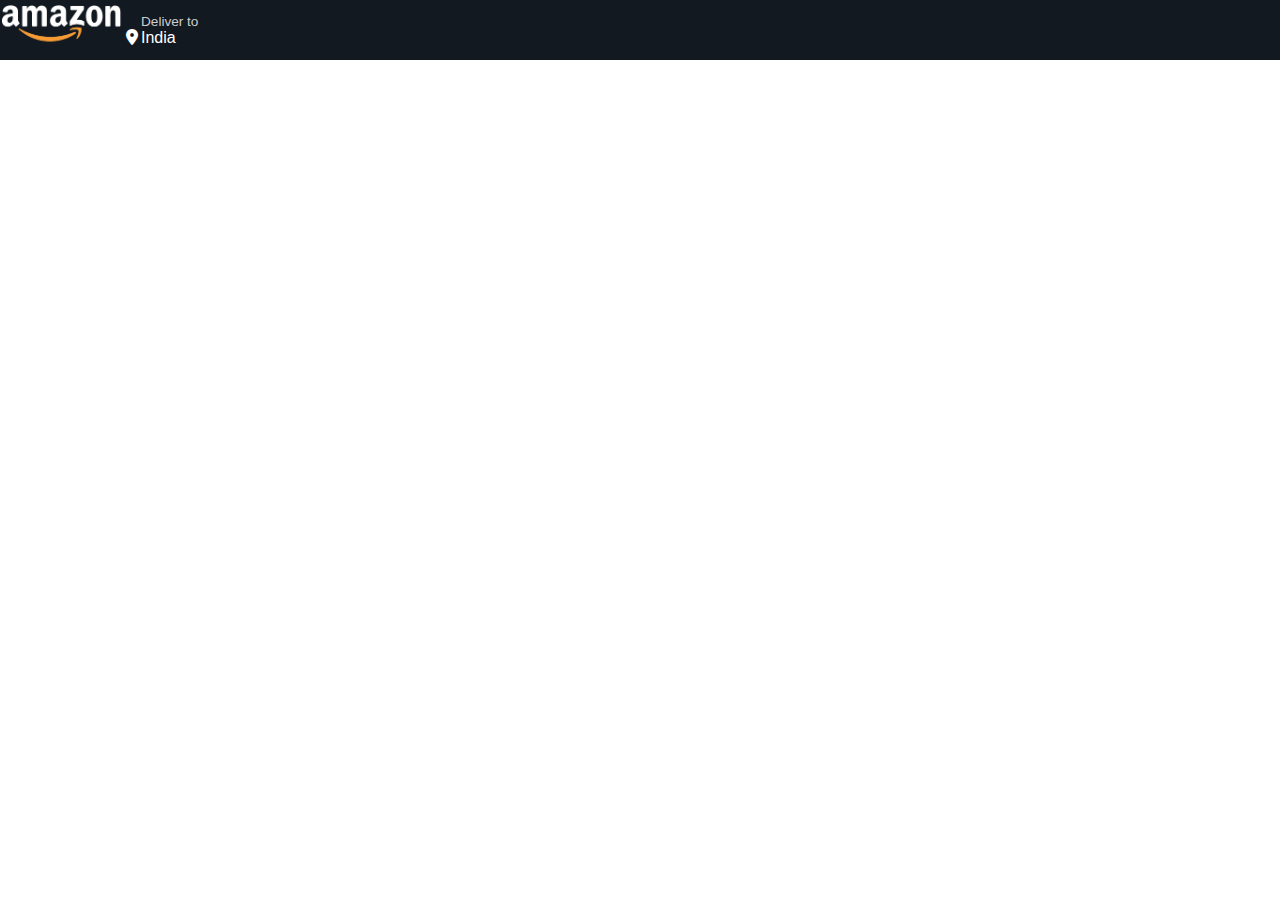
==== Amazon.com Clone/index.html @ c23b0916 "Day 1  creating Amazon Clone" ====
<!DOCTYPE html>
<html lang="en">
    <head>
        <meta charset="UTF-8" />
        <meta name="viewport" content="device=device-width, initial-scale:1.0" />
        <link rel="stylesheet" href="https://cdnjs.cloudflare.com/ajax/libs/font-awesome/6.5.1/css/all.min.css">
        <link rel="stylesheet" href="style.css">
        <title>Amazon.com Clone</title>
    </head>
    <body>
        <header>
            <div class="navbar">
                <div class="nav-logo border">
                   <div class="logo"></div>
                </div>
                <div class="nav-address border">
                    <p class="add-first">Deliver to</p>
                    <div class="add-icon">
                        <i class="fa-solid fa-location-dot"></i>
                        <p class="add-second">India</p>
                    </div>
                </div>
            </div>
        </header>
    </body>
</html>
---- Amazon.com Clone/style.css ----
* {
    margin:0;
    font-family: Arial;
    border: border-box;
}
.navbar {
    height: 60px;
    background-color: #131921;
    color:white;
    display:flex;
   align-items: center;
   
}
.nav-logo {
    height:50px;
   width: 120px;
}

.logo {
    background-image: url(Amazon-logo.png);
    background-size:contain;
    background-repeat: no-repeat;
    height:50px;
    width: 100%;
}
.border {
    border:2px solid transparent;
}
.border:hover {
    border: 2px solid white;
}
/*.nav-address {
    display: flex;
    flex-direction:row;
}*/
.add-icon {
    display: flex;
}
/* box2 */
.add-first {
    /*width:14px;*/
    font-size: 0.85rem;
    color: #CCCCCC;
    margin-left: 15px;
}
.add-second {
    font: size 1rem;
    margin-left: 3px;
    /*color:#FFFFFF;*/
}
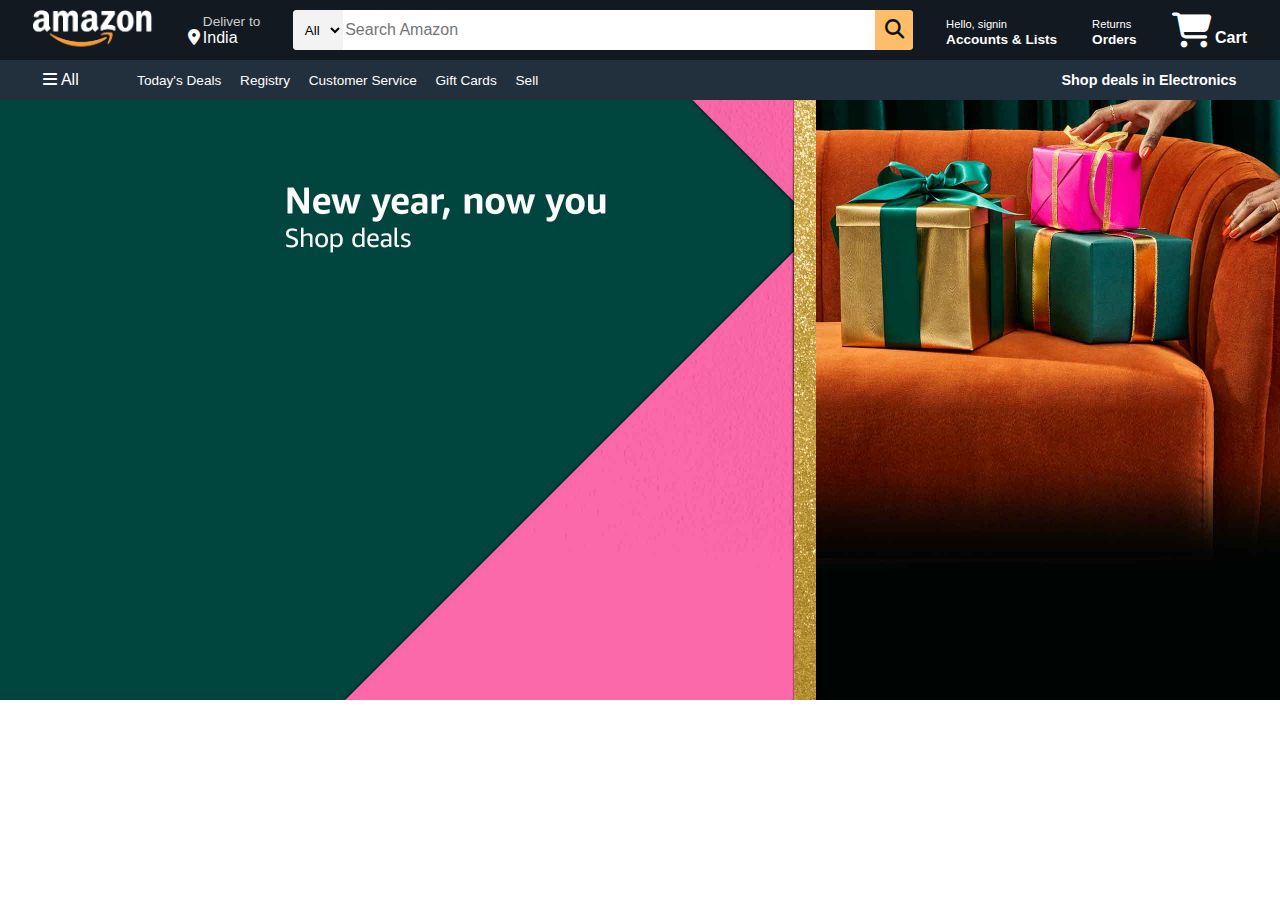
==== commit a1945d25: "Updated Navigation Bar" ====
--- a/Amazon.com Clone/index.html
+++ b/Amazon.com Clone/index.html
@@ -13,6 +13,7 @@
                 <div class="nav-logo border">
                    <div class="logo"></div>
                 </div>
+                <!---->
                 <div class="nav-address border">
                     <p class="add-first">Deliver to</p>
                     <div class="add-icon">
@@ -20,7 +21,55 @@
                         <p class="add-second">India</p>
                     </div>
                 </div>
-            </div>
-        </header>
+                    <!--Navbar's Dropdown,placeholder and search button-->
+                    <div class="nav-search">
+                        <select class="search-select">
+                            <option value="All">All</option>
+                            <option value="Baby products">Baby Products</option>
+                            <option value="Computers">Computers</option> 
+                            <option value="Deals">Deals</option>
+                            <option value="Girl's Fashion">Girl's Fashion</option>              
+                        </select>
+                    <!--<div class="search-amazon">
+                        <form action="/action.php">-->
+                            <input class="search-input" placeholder="Search Amazon">
+                        </form>
+                    <div class="search-icon">
+                        <!--<input type="submit" value=" <i class="fa-solid fa-magnifying-glass"></i>">-->
+                        <i class="fa-solid fa-magnifying-glass"></i>
+                    </div>
+                    </div>
+                        <div class="nav-signin border">
+                            <p><span>Hello, signin</span></p>
+                            <p class="nav-second">Accounts & Lists</p>
+                        </div>
+                        <div class="nav-signin border">
+                            <p><span>Returns</span></p>
+                            <p class="nav-second">Orders</p>
+                        </div>
+                        <div class="nav-cart border">
+                            <i class="fa-solid fa-cart-shopping"></i>
+                            Cart
+                        </div>
+                </div>
+                <div class="nav-panel">
+                    <div class="panel-all">
+                    <i class="fa-solid fa-bars"></i>
+                    All
+                </div>
+                    <div class="panel-ops">
+                       <p> Today's Deals</p>
+                       <p>Registry</p>
+                       <p>Customer Service</p>
+                       <p>Gift Cards</p>
+                       <p>Sell</p>
+                    </div>
+                    <div class="panel-deals">
+                        <p>Shop deals in Electronics</p>
+                    </div>
+                </div>
+                <div class="hero-section">
+                </div>
+                </header>
     </body>
 </html>--- a/Amazon.com Clone/style.css
+++ b/Amazon.com Clone/style.css
@@ -8,11 +8,13 @@
     background-color: #131921;
     color:white;
     display:flex;
-   align-items: center;
+    flex-direction: row;
+     justify-content: space-evenly;
+  align-items: center;
    
 }
 .nav-logo {
-    height:50px;
+    height: 40px;
    width: 120px;
 }
 
@@ -47,4 +49,83 @@
     font: size 1rem;
     margin-left: 3px;
     /*color:#FFFFFF;*/
+}
+/** Box3 **/
+.nav-search {
+    display: flex;
+    background-color: pink;
+    width:620px;
+    height:40px;
+    border-radius: 4px;
+    justify-content: space-evenly;
+}
+.search-select {
+    background-color: #f3f3f3;
+    width:50px;
+    text-align: center;
+    border-top-left-radius: 4px;
+    border-bottom-left-radius: 4px;
+    border: none;
+}
+.search-input {
+    width:100%;
+    border:none;
+    font-size: 1rem;
+}
+.search-icon {
+    width:45px;
+    color: #0f1111;
+    display:flex;
+    justify-content:center;
+    align-items:center;
+    font-size: 1.2rem; /*Icon is considered as text here*/
+    border-top-right-radius: 4px;
+    border-bottom-right-radius: 4px;
+    background-color: #febd68;
+}
+.nav-search:hover {
+    border:2px solid orange;
+}
+/** Box4 **/
+span {
+    font-size: 0.7rem;
+}
+.nav-second {
+    font-size: 0.85rem;
+    font-weight: 700;
+}
+/** box6 **/
+.nav-cart i{ /*i used for class's speciifc element*/
+    font-size: 35px; /*icon considered as a text*/
+}
+.nav-cart {
+font: size 30px;
+font-weight: 700;;
+}
+/** navpanel **/
+.nav-panel {
+    height:40px;
+    display: flex;
+    align-items: center;
+    background-color: #222f3d;
+    color:white;
+    justify-content: space-evenly;
+}
+.panel-ops p {
+    display: inline;
+    margin-left:15px;
+}
+.panel-ops {
+    width:70%;
+    font-size: 0.85rem;
+}
+.panel-deals {
+    font-size:0.9rem;
+    font-weight: 700;
+}
+/** hero-secton**/
+.hero-section {
+    background-image: url(heroimage.jpg);
+    height: 600px;
+    background-size: cover;
 }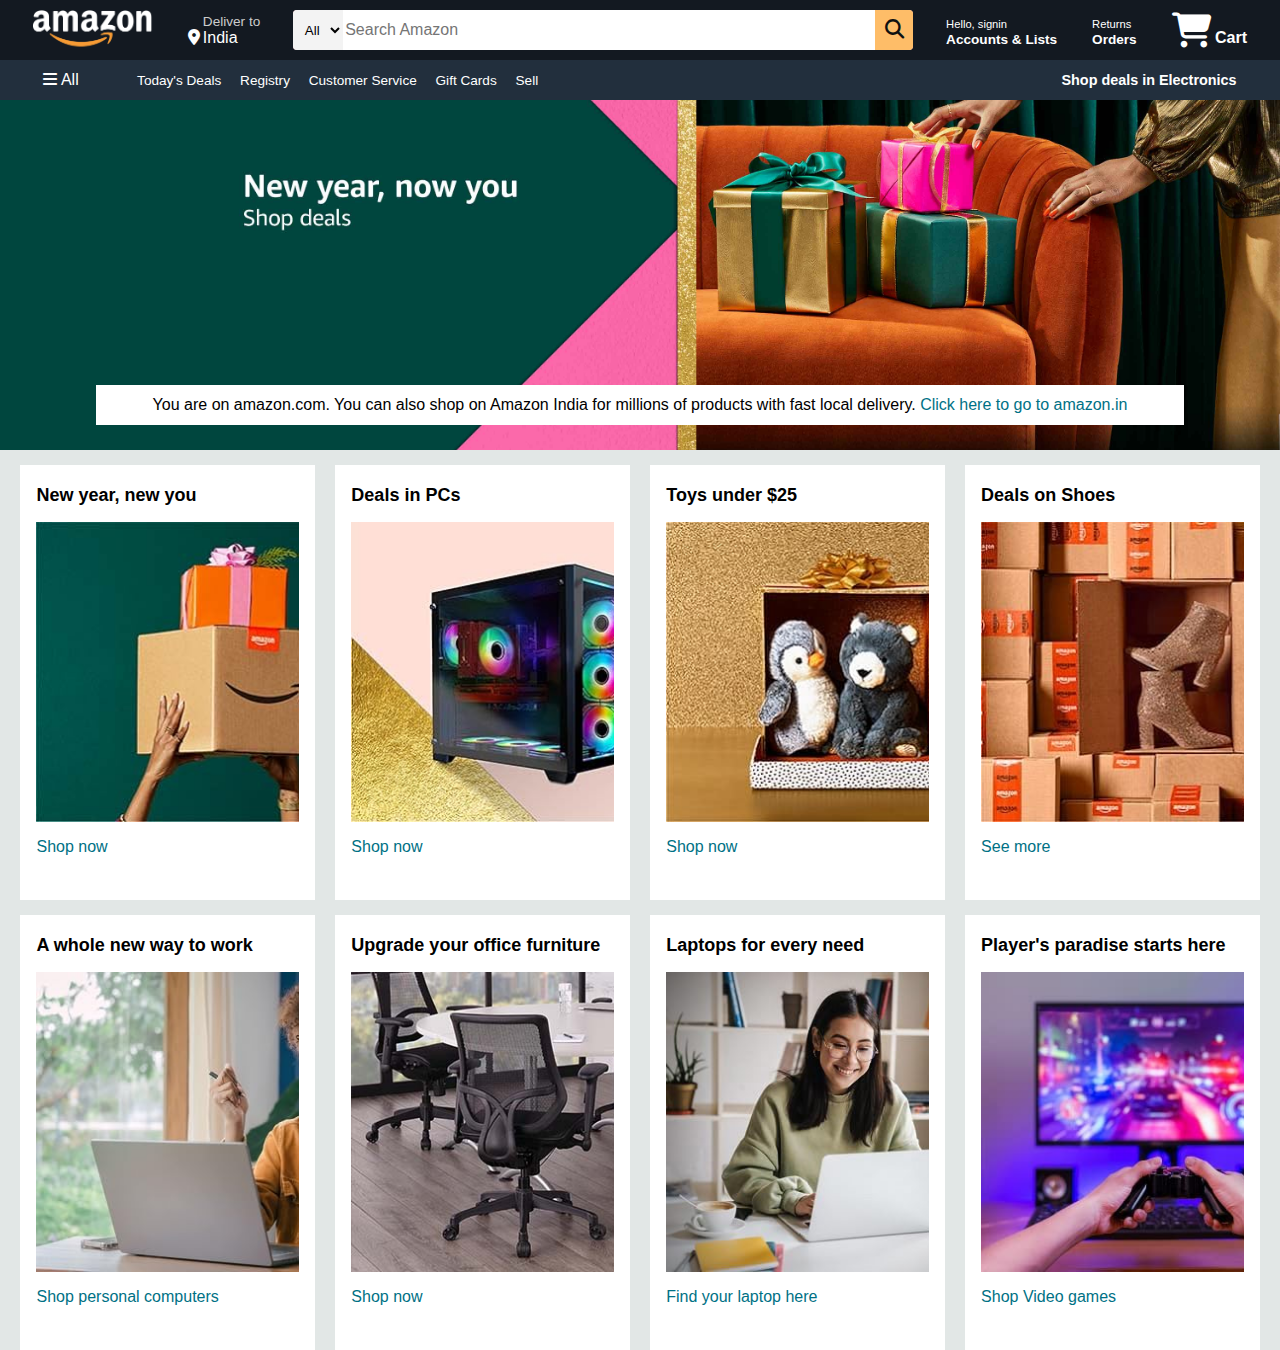
==== commit 6724e9f2: "Addition of Shoping Section" ====
--- a/Amazon.com Clone/index.html
+++ b/Amazon.com Clone/index.html
@@ -69,6 +69,55 @@
                     </div>
                 </div>
                 <div class="hero-section">
+                    <div class="hero-msg">
+                        <p>You are on amazon.com. You can also shop on Amazon India for millions of products with fast local delivery. <a>Click here to go to amazon.in</a></p>
+                    </div>
+                </div>
+                <!--Shoping Section-->
+                <div class="shop-section">
+                    <div class="box">
+                        <div class="box-content">
+                        <h2>New year, new you</h2>
+                        <div class="box-image" style="background-image:url('box1-image.jpg');"></div>
+                        <a href="#">Shop now</a>
+                    </div>
+                    </div>
+                    <div class="box"><div class="box-content">
+                        <h2>Deals in PCs</h2>
+                        <div class="box-image" style="background-image:url('box2-image.jpg');"></div>
+                        <a href="#">Shop now</a>
+                    </div></div>
+                    <div class="box"><div class="box-content">
+                        <h2>Toys under $25</h2>
+                        <div class="box-image" style="background-image:url('box3-image.jpg');"></div>
+                        <a href="#">Shop now</a>
+                    </div></div>
+                    <div class="box"><div class="box-content">
+                        <h2>Deals on Shoes</h2>
+                        <div class="box-image" style="background-image:url('box4-image.jpg');"></div>
+                        <a href="#">See more</a>
+                    </div></div><div class="box">
+                        <div class="box-content">
+                        <h2>A whole new way to work</h2>
+                        <div class="box-image" style="background-image:url('box5-image.jpg');"></div>
+                        <a href="#">Shop personal computers</a>
+                    </div>
+                    </div>
+                    <div class="box"><div class="box-content">
+                        <h2> Upgrade your office furniture</h2>
+                        <div class="box-image" style="background-image:url('box6-image.jpg');"></div>
+                        <a href="#">Shop now</a>
+                    </div></div>
+                    <div class="box"><div class="box-content">
+                        <h2>Laptops for every need</h2>
+                        <div class="box-image" style="background-image:url('box7-image.jpg');"></div>
+                        <a href="#">Find your laptop here</a>
+                    </div></div>
+                    <div class="box"><div class="box-content">
+                        <h2>Player's paradise starts here</h2>
+                        <div class="box-image" style="background-image:url('box8-image.jpg');"></div>
+                        <a href="#">Shop Video games</a>
+                    </div></div>
                 </div>
                 </header>
     </body>
--- a/Amazon.com Clone/style.css
+++ b/Amazon.com Clone/style.css
@@ -126,6 +126,55 @@
 /** hero-secton**/
 .hero-section {
     background-image: url(heroimage.jpg);
-    height: 600px;
+    height: 350px;
     background-size: cover;
+    display:flex;
+    justify-content: center;
+    align-items:flex-end;   
+    
+}
+.hero-msg {
+    height:40px;
+    background-color: white;
+    display:flex;
+    justify-content: center;
+    align-items: center;
+    margin-bottom:  25px;
+    width:85%;
+}
+.hero-msg a {
+    color: #007185;
+}
+.shop-section {
+    display:flex;
+    justify-content: space-evenly;
+    background-color: #e2e7e6;
+    flex-wrap: wrap;
+}
+.box {
+    height:400px;
+    /*border:2px solid black;*/
+    width:23%;
+    background-color: white;
+    margin-top: 15px;
+    padding:20px 0px 15px;
+    
+}
+.box-image {
+    height: 300px;
+    background-size: cover;
+    margin-top: 1rem;
+    margin-bottom: 1rem;
+}
+.box-content {
+    margin-left: 1rem;
+    margin-right: 1rem;
+}
+.box-content a {
+    text-decoration: none;
+    color: #007185;
+}
+.box-content h2 {
+    font-size:large;
+    
 }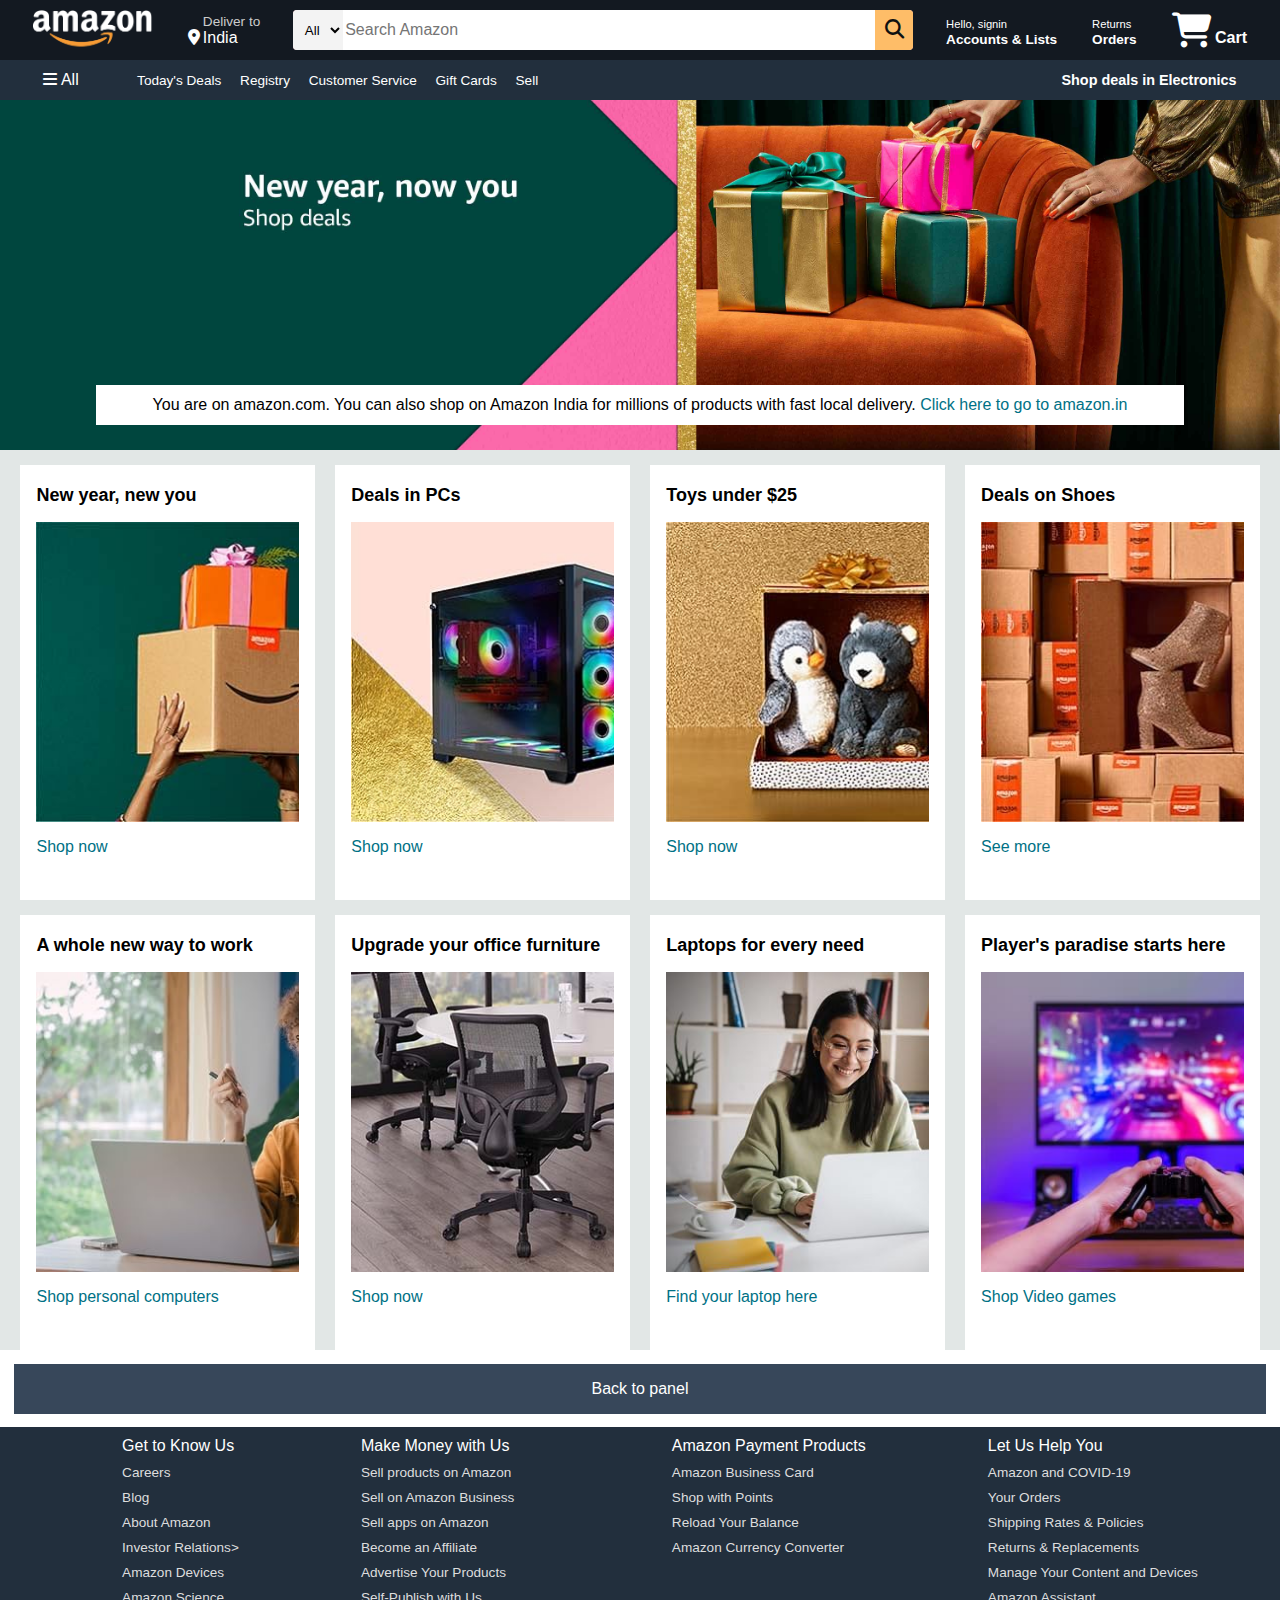
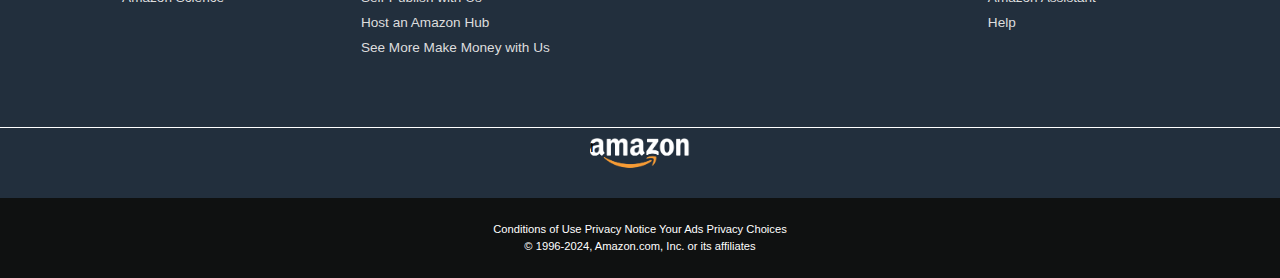
==== commit 5ad906e8: "Added the footer to the webpage" ====
--- a/Amazon.com Clone/index.html
+++ b/Amazon.com Clone/index.html
@@ -73,6 +73,7 @@
                         <p>You are on amazon.com. You can also shop on Amazon India for millions of products with fast local delivery. <a>Click here to go to amazon.in</a></p>
                     </div>
                 </div>
+            </header>
                 <!--Shoping Section-->
                 <div class="shop-section">
                     <div class="box">
@@ -119,6 +120,62 @@
                         <a href="#">Shop Video games</a>
                     </div></div>
                 </div>
-                </header>
+               <footer>
+                <div class="foot-panel1">
+                    Back to panel
+                </div>
+                <div class="foot-panel2">
+                    <ul>
+                        <p>Get to Know Us</p>
+                            <a>Careers</a>
+                            <a> Blog </a>                               
+                            <a>About Amazon </a>                                   
+                            <a>Investor Relations></a>
+                            <a>Amazon Devices</a>
+                            <a>Amazon Science</a>
+                    </ul>
+                    <ul>
+                        <p> Make Money with Us</p>
+                            <a>Sell products on Amazon</a>
+                            <a> Sell on Amazon Business </a>                               
+                            <a> Sell apps on Amazon </a>                                   
+                            <a> Become an Affiliate</a>
+                            <a>Advertise Your Products</a>
+                            <a>Self-Publish with Us</a>
+                            <a>Host an Amazon Hub</a>
+                            <a>See More Make Money with Us</a>
+                    </ul>
+                    <ul>
+                        <p>Amazon Payment Products</p>
+                        <a>Amazon Business Card</a>
+                        <a> Shop with Points</a>                               
+                        <a> Reload Your Balance</a>                                   
+                        <a>Amazon Currency Converter</a>
+                    </ul>                   
+                    <ul>
+                        <p>Let Us Help You</p>
+                            <a>Amazon and COVID-19</a>
+                            <a>Your Orders</a>                                                            
+                            <a>Shipping Rates & Policies</a>                                   
+                            <a>Returns & Replacements</a>
+                            <a>Manage Your Content and Devices</a>
+                            <a>Amazon Assistant</a>
+                            <a>Help</a>
+                    </ul>                   
+                </div>
+                <div class="foot-panel3">
+                    <div class="footlogo">r</div>
+                </div>
+                <div class="foot-panel4">
+                    <div class="pages">
+                        <a>Conditions of Use</a>
+                        <a>Privacy Notice</a>
+                        <a>Your Ads Privacy Choices</a>
+                        <div>
+                            <div class="copyright">
+                                <a>© 1996-2024, Amazon.com, Inc. or its affiliates</a>
+                            </div>
+                </div>
+               </footer>
     </body>
 </html>--- a/Amazon.com Clone/style.css
+++ b/Amazon.com Clone/style.css
@@ -177,4 +177,58 @@
 .box-content h2 {
     font-size:large;
     
+}
+/** Footer **/
+.foot-panel1 {
+    background-color:  #37475a;
+    color:white;
+    display:flex;
+    justify-content: center;
+    align-items: center;
+    margin: 0.85em;
+    height:50px;
+}
+.foot-panel2 {
+    height:300px;
+    background-color: #222f3d;
+    color:white;
+    display: flex;
+    justify-content: space-evenly;
+}
+ul {
+    margin-top:10px;
+}
+ul a {
+    display: block;
+    margin-top:10px;
+    color:#dddddd;
+    font-size:0.85rem;
+}
+.foot-panel3 {
+    background-color:#222f3d;
+    border-top: 0.5px solid white;
+    display:flex;
+    justify-content: center;
+    align-items: center;
+    height:70px;
+}
+.footlogo {
+    background-image: url(Amazon-logo.png);
+    background-size:contain;
+    background-repeat: no-repeat;
+    height:50px;
+    width: 100px;
+}
+.foot-panel4 {
+    background-color: #0f1111;
+    color:white;
+    text-align: center;
+    font-size: 0.7rem;
+    height:80px;
+}
+.pages {
+    padding-top: 25px;
+}
+.copyright {
+    padding-top: 5px;
 }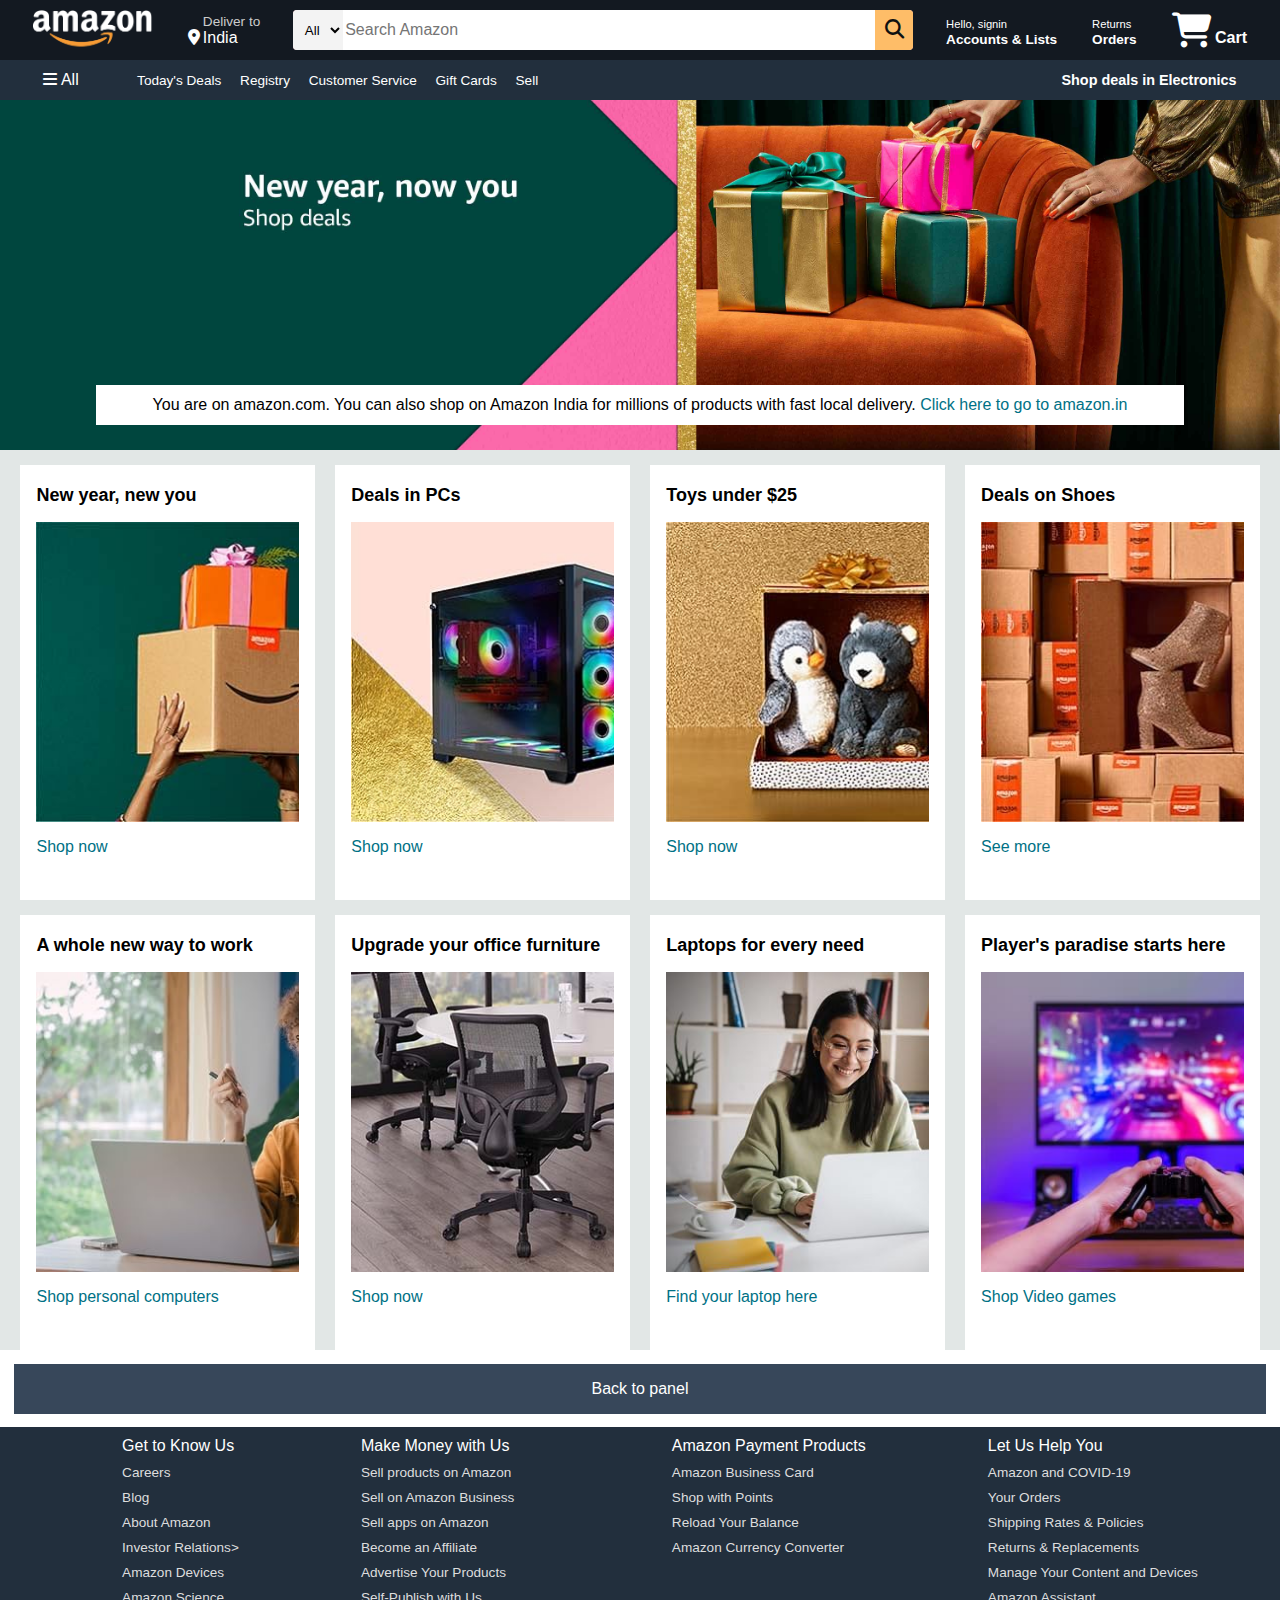
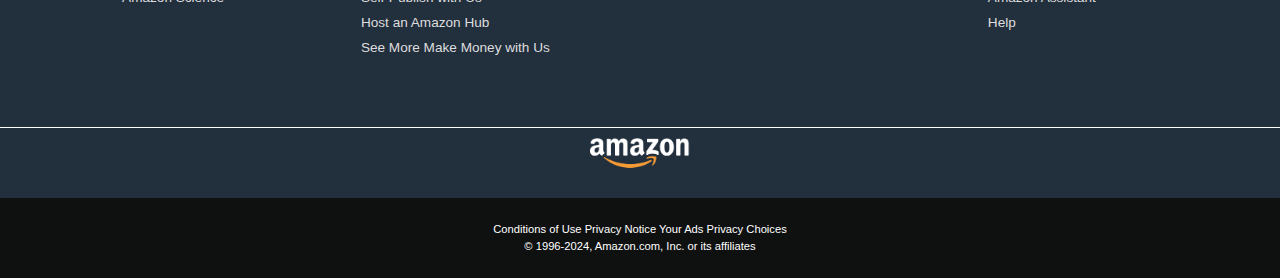
==== commit e37340af: "correction in index.html" ====
--- a/Amazon.com Clone/index.html
+++ b/Amazon.com Clone/index.html
@@ -164,7 +164,7 @@
                     </ul>                   
                 </div>
                 <div class="foot-panel3">
-                    <div class="footlogo">r</div>
+                    <div class="footlogo"></div>
                 </div>
                 <div class="foot-panel4">
                     <div class="pages">
